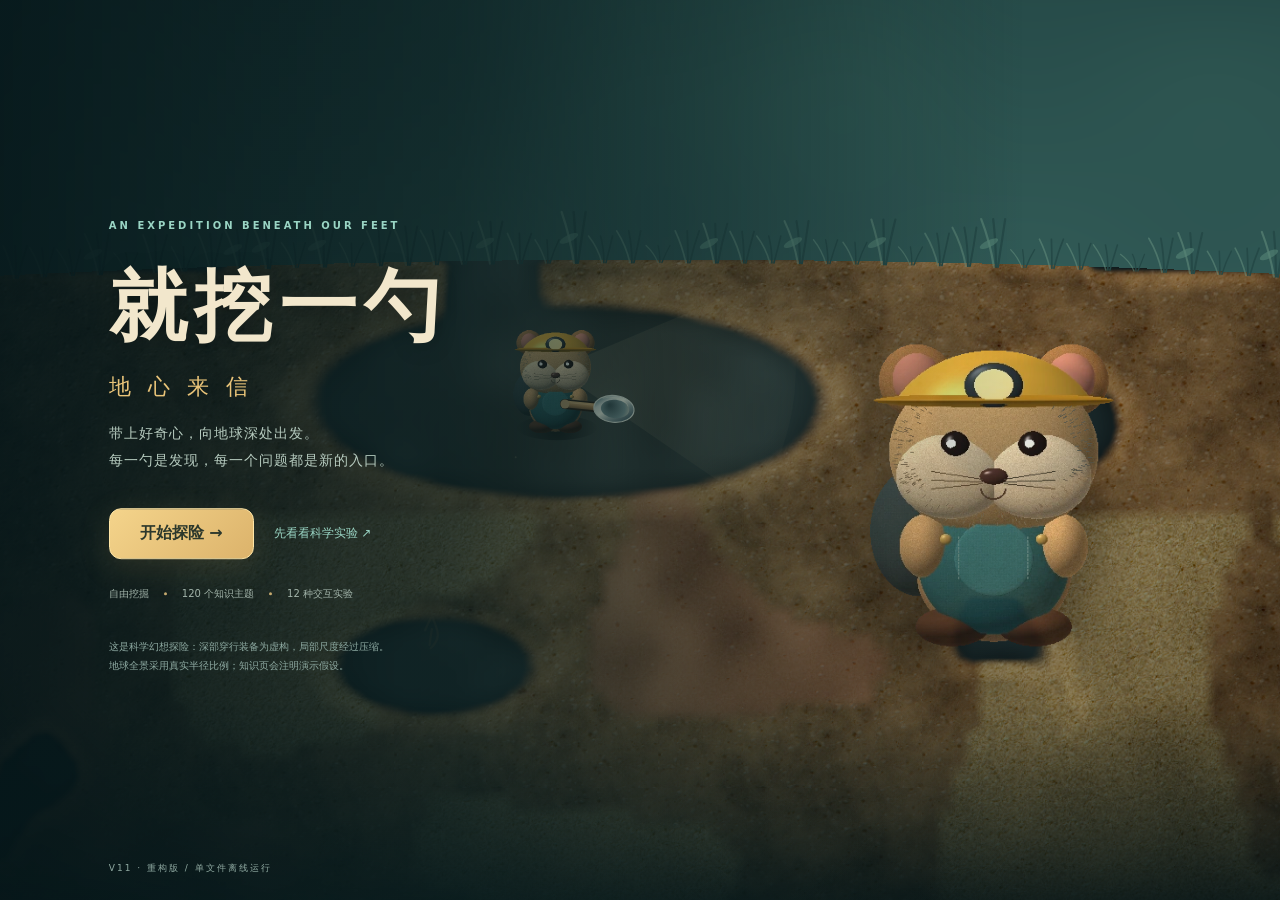
==== index.html @ 4c269709 "first commit Co-authored-by: Cursor <cursoragent@cursor.com>" ====
<!doctype html>
<html lang="zh-CN">
<head>
  <meta charset="utf-8">
  <meta name="viewport" content="width=device-width, initial-scale=1">
  <meta name="theme-color" content="#111d21">
  <meta name="description" content="就挖一勺：离线单文件地心科学探险。">
  <title>就挖一勺 · 地心来信</title>
  <link rel="canonical" href="just_one_scoop_v11.html">
  <meta http-equiv="refresh" content="0; url=just_one_scoop_v11.html">
  <style>
    body { margin: 0; min-height: 100vh; display: grid; place-items: center; background: #111d21; color: #f4eddb; font: 16px/1.5 system-ui, sans-serif; }
    a { color: #e9c479; }
  </style>
</head>
<body>
  <p>正在进入<a href="just_one_scoop_v11.html">就挖一勺</a>…</p>
</body>
</html>
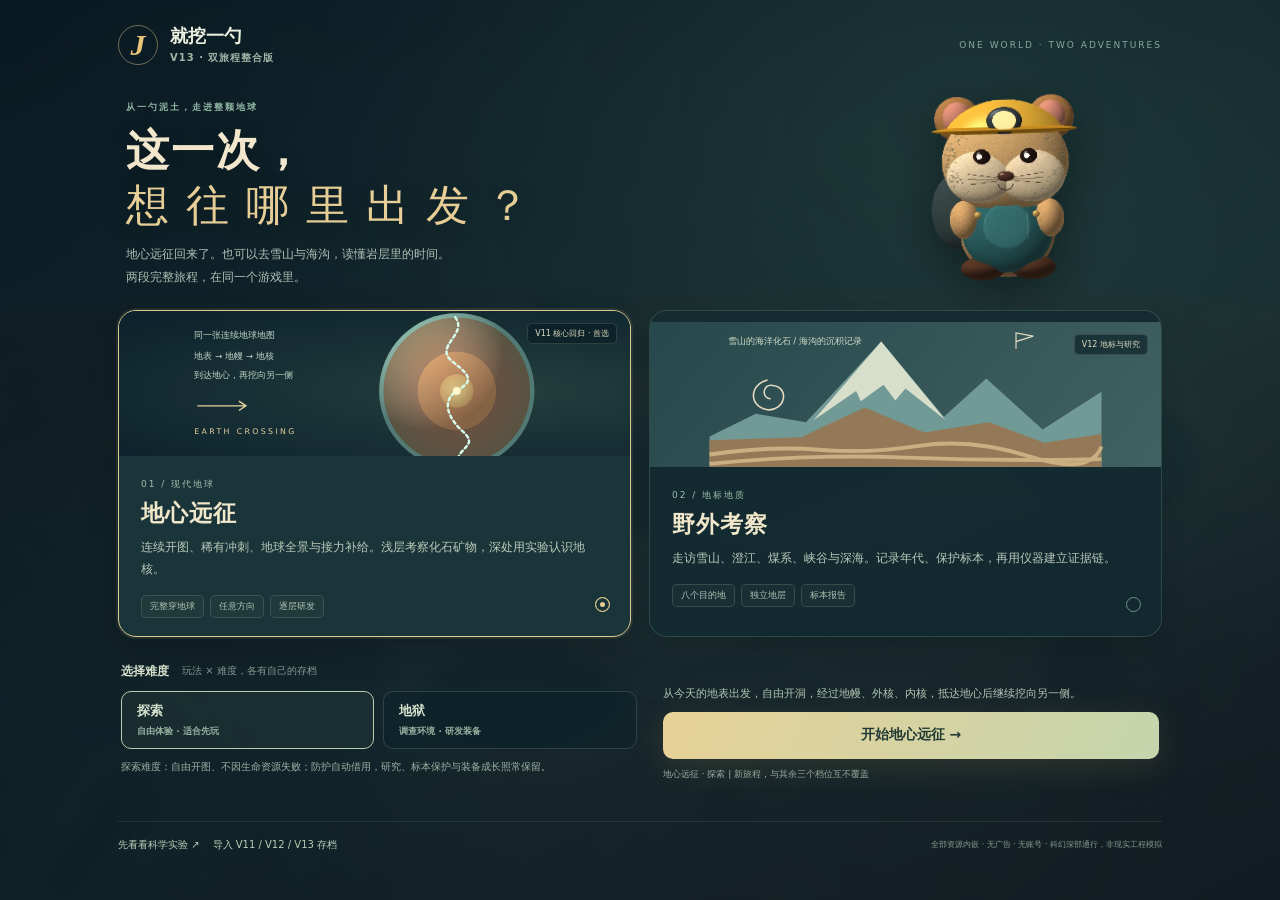
==== commit 91db01f1: "Add V13 dual-campaign game and modular source tree. Ship the integrated modern-earth / landmark expe" ====
--- a/index.html
+++ b/index.html
@@ -4,16 +4,16 @@
   <meta charset="utf-8">
   <meta name="viewport" content="width=device-width, initial-scale=1">
   <meta name="theme-color" content="#111d21">
-  <meta name="description" content="就挖一勺：离线单文件地心科学探险。">
-  <title>就挖一勺 · 地心来信</title>
-  <link rel="canonical" href="just_one_scoop_v11.html">
-  <meta http-equiv="refresh" content="0; url=just_one_scoop_v11.html">
+  <meta name="description" content="就挖一勺：离线单文件地心科学探险。现代地球与地标考察双旅程。">
+  <title>就挖一勺 · 地球的层层谜题</title>
+  <link rel="canonical" href="just_one_scoop_v13_complete.html">
+  <meta http-equiv="refresh" content="0; url=just_one_scoop_v13_complete.html">
   <style>
     body { margin: 0; min-height: 100vh; display: grid; place-items: center; background: #111d21; color: #f4eddb; font: 16px/1.5 system-ui, sans-serif; }
     a { color: #e9c479; }
   </style>
 </head>
 <body>
-  <p>正在进入<a href="just_one_scoop_v11.html">就挖一勺</a>…</p>
+  <p>正在进入<a href="just_one_scoop_v13_complete.html">就挖一勺 V13</a>…</p>
 </body>
 </html>
